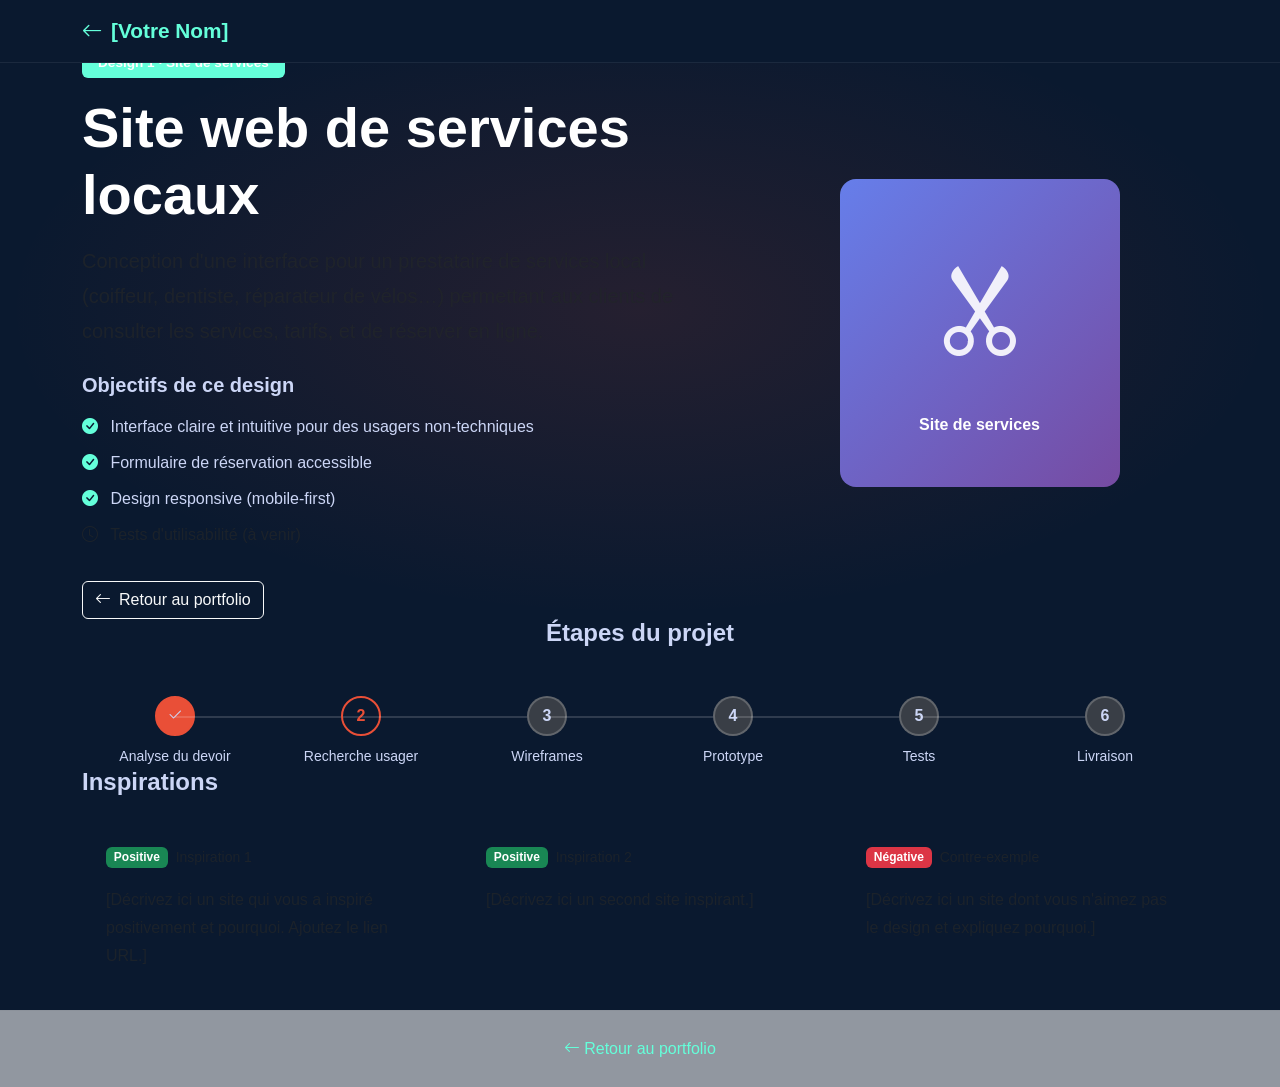
==== analyse_placeholder.html @ 848070fb "add cases" ====
<!--
  SEG3525 – Devoir 1 · Portfolio
-->
<!DOCTYPE html>
<html lang="fr">
<head>
  <meta charset="UTF-8">
  <meta name="viewport" content="width=device-width, initial-scale=1">
  <!-- Adaptez le titre -->
  <title>Design 1 – Site de services | Portfolio Judicael Tokam</title>
  <link href="https://cdn.jsdelivr.net/npm/bootstrap@5.3.3/dist/css/bootstrap.min.css" rel="stylesheet">
  <link rel="stylesheet" href="https://cdn.jsdelivr.net/npm/bootstrap-icons@1.11.3/font/bootstrap-icons.min.css">
  <!-- Chemin relatif vers votre CSS depuis le sous-dossier pages/ -->
  <link rel="stylesheet" href="style.css">
  <style>
    .coming-soon-hero {
      min-height: 60vh;
      display: flex;
      align-items: center;
      background: radial-gradient(ellipse at center, rgba(233,79,55,.12) 0%, transparent 70%);
    }
    .progress-timeline .step { flex: 1; text-align: center; position: relative; }
    .progress-timeline .step::before {
      content: '';
      position: absolute;
      top: 20px; left: 50%;
      width: 100%; height: 2px;
      background: rgba(255,255,255,.15);
    }
    .progress-timeline .step:last-child::before { display: none; }
    .step-dot {
      width: 40px; height: 40px;
      border-radius: 50%;
      background: #393E46;
      border: 2px solid rgba(255,255,255,.2);
      display: flex; align-items: center; justify-content: center;
      margin: 0 auto 0.5rem;
      font-weight: 700;
      transition: all .3s;
    }
    .step-dot.done    { background: #E94F37; border-color: #E94F37; }
    .step-dot.current { background: transparent; border-color: #E94F37; color: #E94F37; }
  </style>
</head>
<body>

  <!-- Navigation -->
  <nav class="navbar navbar-expand-lg fixed-top" id="main-nav">
    <div class="container">
      <a class="navbar-brand fw-bold" href="../index.html">
        <i class="bi bi-arrow-left me-2"></i>[Votre Nom]
      </a>
    </div>
  </nav>

  <!-- ═══════════════════════════════════════════════════════════
       SECTION HÉRO – "À venir"
  ═══════════════════════════════════════════════════════════════ -->
  <section class="coming-soon-hero pt-5">
    <div class="container">
      <div class="row align-items-center g-5">

        <!-- Texte -->
        <div class="col-lg-7">
          <!-- ADAPTEZ : numéro et couleur du badge -->
          <span class="badge bg-primary mb-3 px-3 py-2" style="font-size:.85rem;">
            Design 1 · Site de services
          </span>

          <h1 class="display-4 fw-bold mb-3">
            <!-- ADAPTEZ : titre du projet -->
            Site web de services locaux
          </h1>

          <p class="lead text-muted mb-4">
            <!-- ADAPTEZ : description (1–3 phrases) -->
            Conception d'une interface pour un prestataire de services local
            (coiffeur, dentiste, réparateur de vélos…) permettant aux clients
            de consulter les services, tarifs, et de réserver en ligne.
          </p>

          <!-- Objectifs du projet (à adapter) -->
          <h2 class="h5 fw-semibold mb-3">Objectifs de ce design</h2>
          <ul class="list-unstyled">
            <li class="mb-2">
              <i class="bi bi-check-circle-fill text-primary me-2"></i>
              Interface claire et intuitive pour des usagers non-techniques
            </li>
            <li class="mb-2">
              <i class="bi bi-check-circle-fill text-primary me-2"></i>
              Formulaire de réservation accessible
            </li>
            <li class="mb-2">
              <i class="bi bi-check-circle-fill text-primary me-2"></i>
              Design responsive (mobile-first)
            </li>
            <li class="mb-2">
              <i class="bi bi-clock text-muted me-2"></i>
              <span class="text-muted">Tests d'utilisabilité (à venir)</span>
            </li>
          </ul>

          <a href="../index.html#cases" class="btn btn-outline-light mt-3">
            <i class="bi bi-arrow-left me-2"></i>Retour au portfolio
          </a>
        </div>

        <!-- Illustration placeholder -->
        <div class="col-lg-5 text-center">
          <div class="d-inline-flex align-items-center justify-content-center rounded-4 p-5"
               style="background: linear-gradient(135deg,#667eea,#764ba2); min-width:280px; min-height:280px;">
            <div>
              <!-- ADAPTEZ : choisir l'icône qui représente votre projet -->
              <i class="bi bi-scissors" style="font-size:6rem; color:rgba(255,255,255,.9);"></i>
              <div class="mt-3 text-white fw-semibold">Site de services</div>
            </div>
          </div>
        </div>

      </div>
    </div>
  </section>

  <!-- ═══════════════════════════════════════════════════════════
       TIMELINE DE PROGRESSION
  ═══════════════════════════════════════════════════════════════ -->
  <section class="py-section bg-section-alt">
    <div class="container">
      <h2 class="h4 fw-bold text-center mb-5">Étapes du projet</h2>
      <div class="progress-timeline d-flex">
        <div class="step">
          <div class="step-dot done"><i class="bi bi-check2"></i></div>
          <div class="small">Analyse du devoir</div>
        </div>
        <div class="step">
          <div class="step-dot current">2</div>
          <div class="small">Recherche usager</div>
        </div>
        <div class="step">
          <div class="step-dot">3</div>
          <div class="small">Wireframes</div>
        </div>
        <div class="step">
          <div class="step-dot">4</div>
          <div class="small">Prototype</div>
        </div>
        <div class="step">
          <div class="step-dot">5</div>
          <div class="small">Tests</div>
        </div>
        <div class="step">
          <div class="step-dot">6</div>
          <div class="small">Livraison</div>
        </div>
      </div>
    </div>
  </section>

  <!-- ═══════════════════════════════════════════════════════════
       INSPIRATIONS (à remplir quand vous avez fait vos recherches)
  ═══════════════════════════════════════════════════════════════ -->
  <section class="py-section">
    <div class="container">
      <h2 class="h4 fw-bold mb-4">Inspirations</h2>
      <div class="row g-4">
        <div class="col-md-4">
          <div class="feature-card p-4 h-100">
            <div class="d-flex align-items-center mb-3">
              <span class="badge bg-success me-2">Positive</span>
              <span class="text-muted small">Inspiration 1</span>
            </div>
            <p class="text-muted">
              [Décrivez ici un site qui vous a inspiré positivement et pourquoi.
               Ajoutez le lien URL.]
            </p>
          </div>
        </div>
        <div class="col-md-4">
          <div class="feature-card p-4 h-100">
            <div class="d-flex align-items-center mb-3">
              <span class="badge bg-success me-2">Positive</span>
              <span class="text-muted small">Inspiration 2</span>
            </div>
            <p class="text-muted">
              [Décrivez ici un second site inspirant.]
            </p>
          </div>
        </div>
        <div class="col-md-4">
          <div class="feature-card p-4 h-100">
            <div class="d-flex align-items-center mb-3">
              <span class="badge bg-danger me-2">Négative</span>
              <span class="text-muted small">Contre-exemple</span>
            </div>
            <p class="text-muted">
              [Décrivez ici un site dont vous n'aimez pas le design et expliquez pourquoi.]
            </p>
          </div>
        </div>
      </div>
    </div>
  </section>

  <footer class="py-4">
    <div class="container text-center">
      <a href="../index.html" class="text-primary">
        <i class="bi bi-arrow-left me-1"></i>Retour au portfolio
      </a>
    </div>
  </footer>

  <script src="https://cdn.jsdelivr.net/npm/bootstrap@5.3.3/dist/js/bootstrap.bundle.min.js"></script>
</body>
</html>
---- style.css ----
/* ══════════════════════════════════════════════════════════════════
   1. VARIABLES DE THÈME  
══════════════════════════════════════════════════════════════════ */
:root {
  /* ── Couleurs principales ── */
  --color-primary:      #64FFDA;   /* Accent / CTA – rouge-orange vif  touché   */
  --color-primary-dark: #c0392b;   /* Survol des boutons primaires          */
  --color-dark:         #0A192F;   /* Fond général – navy profond   touché          */
  --color-dark-alt:     #16213E;   /* Fond sections alternées               */
  --color-card:         #112240;   /* Fond des cartes       touché                */

  /* ── Couleurs de texte ── */
  --color-text:         #CCD6F6;   /* Corps de texte principal      touché        */
  --color-text-muted:   #8892B0;   /* Texte secondaire / légendes      touché     */
  --color-heading:      #FFFFFF;   /* Titres h1–h4                          */

  /* ── Typographie ── */
  --font-heading: 'Poppins', sans-serif;  /* Titres et sous-titres          */
  --font-body:    'Inter',   sans-serif;  /* Corps de texte                  */
  --font-size-base: 1rem;                 /* 16px par défaut                 */
  --line-height:    1.75;                 /* Hauteur de ligne lisible        */

  /* ── Espacements des sections ── */
  --section-padding: 6rem 0;

  /* ── Bords arrondis ── */
  --border-radius-card: 1rem;
  --border-radius-btn:  0.5rem;

  /* ── Ombres ── */
  --shadow-card: 0 8px 32px rgba(0, 0, 0, 0.35);
  --shadow-hover: 0 16px 48px rgba(233, 79, 55, 0.25);

  /* ── Transitions ── */
  --transition: all 0.3s ease;
}

/* ══════════════════════════════════════════════════════════════════
   2. RESET & BASE
══════════════════════════════════════════════════════════════════ */
*, *::before, *::after {
  box-sizing: border-box;
  margin: 0;
  padding: 0;
}

html {
  scroll-behavior: smooth;          /* Défilement doux pour les ancres     */
  font-size: var(--font-size-base);
}

body {
  font-family: var(--font-body);
  background-color: var(--color-dark);
  color: var(--color-text);
  line-height: var(--line-height);
  overflow-x: hidden;               /* Évite le défilement horizontal      */
  /* padding-top: 64px;                     /* ← compense la navbar fixed */
}

/* Surcharge de la couleur primaire Bootstrap */
.text-primary   { color: var(--color-primary) !important; }
.bg-primary     { background-color: var(--color-primary) !important; }
.btn-primary    { background-color: var(--color-primary);
                  border-color: var(--color-primary); }
.btn-primary:hover { background-color: var(--color-primary-dark);
                     border-color: var(--color-primary-dark); }
.btn-outline-primary { color: var(--color-primary);
                       border-color: var(--color-primary); }
.btn-outline-primary:hover { background-color: var(--color-primary);
                              color: #fff; }




/* ══════════════════════════════════════════════════════════════════
   3. TYPOGRAPHIE
══════════════════════════════════════════════════════════════════ */
h1, h2, h3, h4, h5, h6 {
  font-family: var(--font-heading);
  color: var(--color-heading);
  line-height: 1.2;
}

/*
  Hiérarchie visuelle des tailles (principe du cours) :
  h1 → 3.5rem  ·  h2 → 2.5rem  ·  h3 → 1.75rem  ·  h4 → 1.25rem
*/
h1 { font-size: clamp(2rem, 5vw, 3.5rem); }
h2 { font-size: clamp(1.75rem, 3.5vw, 2.5rem); }
h3 { font-size: 1.5rem; }

p { color: var(--color-text); }

a {
  color: var(--color-primary);
  text-decoration: none;
  transition: var(--transition);
}
a:hover { color: var(--color-primary-dark); }

/* ══════════════════════════════════════════════════════════════════
   4. NAVIGATION
══════════════════════════════════════════════════════════════════ */
#main-nav {
  background:#0A192F;
  backdrop-filter: blur(12px);
  -webkit-backdrop-filter: blur(12px);
  border-bottom: 1px solid rgba(255, 255, 255, 0.07);
  transition: var(--transition);
}

/* Navbar transparente sur la section héro, opaque au défilement */
#main-nav.scrolled {
  background: rgba(26, 26, 46, 1);
  box-shadow: 0 4px 20px rgba(0, 0, 0, 0.4);
}

.navbar-brand {
  color: var(--color-primary) !important;
  font-family: var(--font-heading);
  font-weight: 700;
  font-size: 1.3rem;
}

.nav-link {
  color: var(--color-text) !important;
  font-weight: 500;
  padding: 0.5rem 0.75rem !important;
  transition: var(--transition);
}
.nav-link:hover,
.nav-link.active {
  color: var(--color-primary) !important;
}

.navbar-toggler { border-color: rgba(255,255,255,0.2); }
.navbar-toggler-icon {
  filter: invert(1) brightness(0.8);
}

/* ══════════════════════════════════════════════════════════════════
   5. HÉROS
══════════════════════════════════════════════════════════════════ */
#hero {
  padding-top: 80px;
  min-height: 100vh;
  display: flex;
  align-items: center;
  background: radial-gradient(
    ellipse at 70% 50%,
    rgba(100, 255, 218, 0.08) 0%,
    transparent 60%
  ), var(--color-dark);
}

#hero h1 {
  font-size: clamp(2.5rem, 6vw, 4rem);
  line-height: 1.1;
}

#hero .lead {
  font-size: clamp(1rem, 2vw, 1.2rem);
  color: var(--color-text-muted);
  max-width: 560px;
}

#hero img {
  max-width: 650px;
  width: 100%;
  mix-blend-mode: screen;
}

/* ── Responsive ── */
@media (max-width: 991.98px) {
  #hero {
    text-align: center;
  }
  #hero .lead {
    max-width: 100%;
    margin-inline: auto;
  }
  #hero .d-md-flex {
    justify-content: center !important;
  }
  #hero img {
    max-width: 300px;
    
  }
}

/* ══════════════════════════════════════════════════════════════════
   6. CARDS PROJETS
══════════════════════════════════════════════════════════════════ */
#cases .card {
  background-color: var(--color-card);
  border: 1px solid rgba(100, 255, 218, 0.1);
  border-radius: var(--border-radius-card);
  transition: var(--transition);
  overflow: hidden;
}

#cases .card:hover {
  transform: translateY(-4px);
  border-color: rgba(100, 255, 218, 0.3);
  box-shadow: var(--shadow-hover);
}

#cases .card-title {
  color: var(--color-heading);
  font-family: var(--font-heading);
}

#cases .card-text {
  color: var(--color-text-muted);
}

/* SVG — icône centrée avec espace */
#cases .card-img-top.img-icon {
  height: 200px;
  width: 100%;
  object-fit: contain;
  padding: 2rem;
  background-color: var(--color-dark-alt);
}

/* PNG/JPG — remplit toute la zone */
#cases .card-img-top.img-cover {
  height: 200px;
  width: 100%;
  object-fit: cover;
  object-position: center top;
  padding: 0;
}


/* ══════════════════════════════════════════════════════════════════
   11. FOOTER
══════════════════════════════════════════════════════════════════ */
footer {
  background: #f8f6f691;
  border-top: 1px solid #00000008;
}
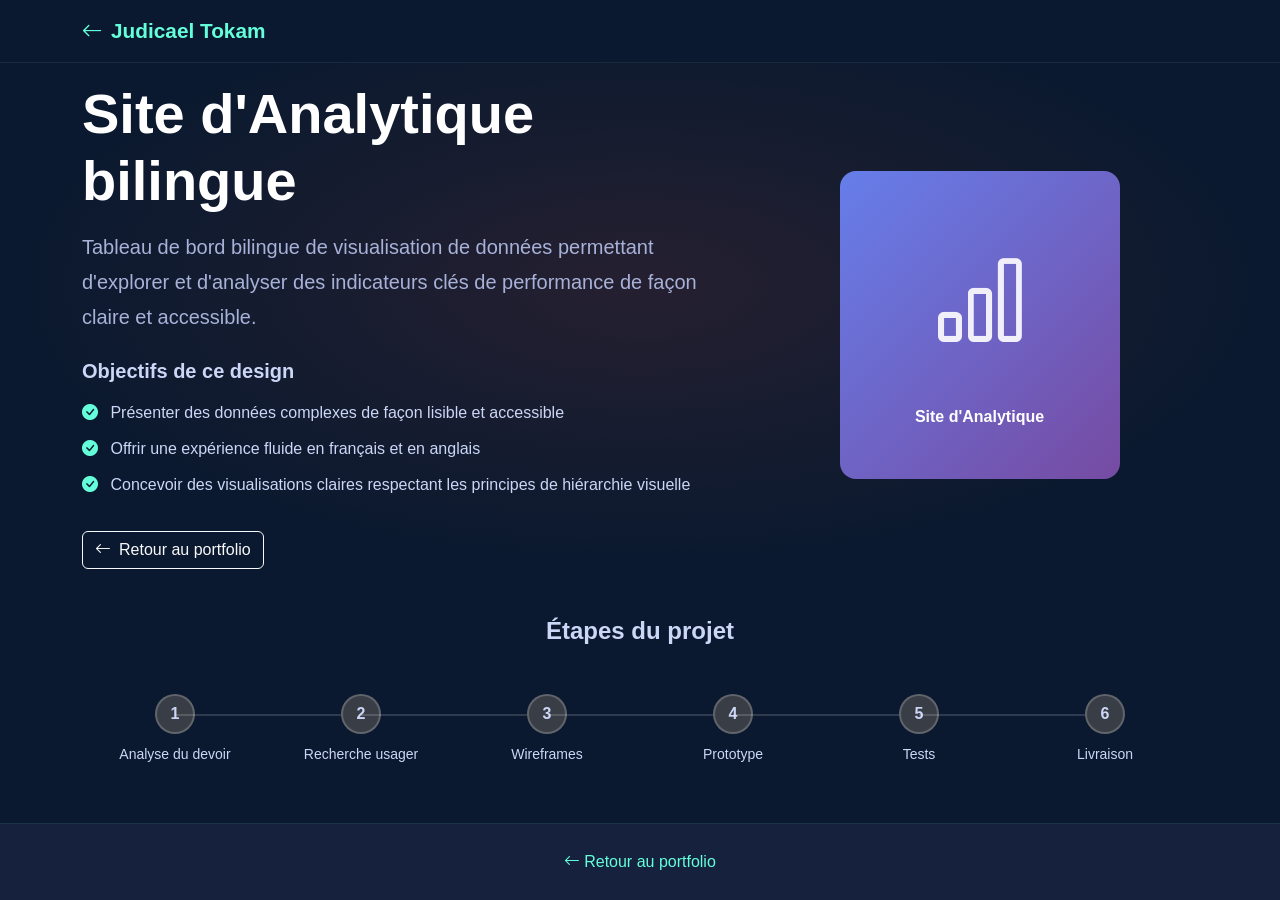
==== commit c8a856d6: "folio done" ====
--- a/analyse_placeholder.html
+++ b/analyse_placeholder.html
@@ -1,22 +1,18 @@
-<!--
-  SEG3525 – Devoir 1 · Portfolio
--->
 <!DOCTYPE html>
 <html lang="fr">
 <head>
   <meta charset="UTF-8">
   <meta name="viewport" content="width=device-width, initial-scale=1">
-  <!-- Adaptez le titre -->
-  <title>Design 1 – Site de services | Portfolio Judicael Tokam</title>
+  <title>Site d'Analytique | Portfolio Judicael Tokam</title>
   <link href="https://cdn.jsdelivr.net/npm/bootstrap@5.3.3/dist/css/bootstrap.min.css" rel="stylesheet">
   <link rel="stylesheet" href="https://cdn.jsdelivr.net/npm/bootstrap-icons@1.11.3/font/bootstrap-icons.min.css">
-  <!-- Chemin relatif vers votre CSS depuis le sous-dossier pages/ -->
   <link rel="stylesheet" href="style.css">
   <style>
     .coming-soon-hero {
       min-height: 60vh;
       display: flex;
       align-items: center;
+      padding-top: 80px;
       background: radial-gradient(ellipse at center, rgba(233,79,55,.12) 0%, transparent 70%);
     }
     .progress-timeline .step { flex: 1; text-align: center; position: relative; }
@@ -39,171 +35,95 @@
       transition: all .3s;
     }
     .step-dot.done    { background: #E94F37; border-color: #E94F37; }
-    .step-dot.current { background: transparent; border-color: #E94F37; color: #E94F37; }
+    .step-dot.current { background: transparent; border-color: #E94F37; color: #E94F37; 
+    }
+    .coming-soon-hero .lead {
+      color: #a8b2d8;
+    }
+
+    .coming-soon-hero ul li,
+    .coming-soon-hero h2 {
+      color: #CCD6F6;
+    }
+
   </style>
 </head>
-<body>
+<body class="page-projet">
 
-  <!-- Navigation -->
   <nav class="navbar navbar-expand-lg fixed-top" id="main-nav">
     <div class="container">
-      <a class="navbar-brand fw-bold" href="../index.html">
-        <i class="bi bi-arrow-left me-2"></i>[Votre Nom]
+      <a class="navbar-brand fw-bold" href="index.html">
+        <i class="bi bi-arrow-left me-2"></i>Judicael Tokam
       </a>
     </div>
   </nav>
 
-  <!-- ═══════════════════════════════════════════════════════════
-       SECTION HÉRO – "À venir"
-  ═══════════════════════════════════════════════════════════════ -->
-  <section class="coming-soon-hero pt-5">
-    <div class="container">
-      <div class="row align-items-center g-5">
+  <main>
 
-        <!-- Texte -->
-        <div class="col-lg-7">
-          <!-- ADAPTEZ : numéro et couleur du badge -->
-          <span class="badge bg-primary mb-3 px-3 py-2" style="font-size:.85rem;">
-            Design 1 · Site de services
-          </span>
+    <section class="coming-soon-hero">
+      <div class="container">
+        <div class="row align-items-center g-5">
 
-          <h1 class="display-4 fw-bold mb-3">
-            <!-- ADAPTEZ : titre du projet -->
-            Site web de services locaux
-          </h1>
+          <div class="col-lg-7">
+            <h1 class="display-4 fw-bold mb-3">Site d'Analytique bilingue</h1>
+            <p class="lead  mb-4">
+              Tableau de bord bilingue de visualisation de données
+              permettant d'explorer et d'analyser des indicateurs clés
+              de performance de façon claire et accessible.
+            </p>
+            <h2 class="h5 fw-semibold mb-3">Objectifs de ce design</h2>
+            <ul class="list-unstyled">
+              <li class="mb-2">
+                <i class="bi bi-check-circle-fill text-primary me-2"></i>
+                Présenter des données complexes de façon lisible et accessible
+              </li>
+              <li class="mb-2">
+                <i class="bi bi-check-circle-fill text-primary me-2"></i>
+                Offrir une expérience fluide en français et en anglais
+              </li>
+              <li class="mb-2">
+                <i class="bi bi-check-circle-fill text-primary me-2"></i>
+                Concevoir des visualisations claires respectant les principes de hiérarchie visuelle
+              </li>
+            </ul>
+            <a href="index.html#cases" class="btn btn-outline-light mt-3">
+              <i class="bi bi-arrow-left me-2"></i>Retour au portfolio
+            </a>
+          </div>
 
-          <p class="lead text-muted mb-4">
-            <!-- ADAPTEZ : description (1–3 phrases) -->
-            Conception d'une interface pour un prestataire de services local
-            (coiffeur, dentiste, réparateur de vélos…) permettant aux clients
-            de consulter les services, tarifs, et de réserver en ligne.
-          </p>
-
-          <!-- Objectifs du projet (à adapter) -->
-          <h2 class="h5 fw-semibold mb-3">Objectifs de ce design</h2>
-          <ul class="list-unstyled">
-            <li class="mb-2">
-              <i class="bi bi-check-circle-fill text-primary me-2"></i>
-              Interface claire et intuitive pour des usagers non-techniques
-            </li>
-            <li class="mb-2">
-              <i class="bi bi-check-circle-fill text-primary me-2"></i>
-              Formulaire de réservation accessible
-            </li>
-            <li class="mb-2">
-              <i class="bi bi-check-circle-fill text-primary me-2"></i>
-              Design responsive (mobile-first)
-            </li>
-            <li class="mb-2">
-              <i class="bi bi-clock text-muted me-2"></i>
-              <span class="text-muted">Tests d'utilisabilité (à venir)</span>
-            </li>
-          </ul>
-
-          <a href="../index.html#cases" class="btn btn-outline-light mt-3">
-            <i class="bi bi-arrow-left me-2"></i>Retour au portfolio
-          </a>
-        </div>
-
-        <!-- Illustration placeholder -->
-        <div class="col-lg-5 text-center">
-          <div class="d-inline-flex align-items-center justify-content-center rounded-4 p-5"
-               style="background: linear-gradient(135deg,#667eea,#764ba2); min-width:280px; min-height:280px;">
-            <div>
-              <!-- ADAPTEZ : choisir l'icône qui représente votre projet -->
-              <i class="bi bi-scissors" style="font-size:6rem; color:rgba(255,255,255,.9);"></i>
-              <div class="mt-3 text-white fw-semibold">Site de services</div>
+          <div class="col-lg-5 text-center">
+            <div class="d-inline-flex align-items-center justify-content-center rounded-4 p-5"
+                 style="background: linear-gradient(135deg,#667eea,#764ba2); min-width:280px; min-height:280px;">
+              <div>
+                <i class="bi bi-bar-chart" style="font-size:6rem; color:rgba(255,255,255,.9);"></i>
+                <div class="mt-3 text-white fw-semibold">Site d'Analytique</div>
+              </div>
             </div>
           </div>
-        </div>
 
-      </div>
-    </div>
-  </section>
-
-  <!-- ═══════════════════════════════════════════════════════════
-       TIMELINE DE PROGRESSION
-  ═══════════════════════════════════════════════════════════════ -->
-  <section class="py-section bg-section-alt">
-    <div class="container">
-      <h2 class="h4 fw-bold text-center mb-5">Étapes du projet</h2>
-      <div class="progress-timeline d-flex">
-        <div class="step">
-          <div class="step-dot done"><i class="bi bi-check2"></i></div>
-          <div class="small">Analyse du devoir</div>
-        </div>
-        <div class="step">
-          <div class="step-dot current">2</div>
-          <div class="small">Recherche usager</div>
-        </div>
-        <div class="step">
-          <div class="step-dot">3</div>
-          <div class="small">Wireframes</div>
-        </div>
-        <div class="step">
-          <div class="step-dot">4</div>
-          <div class="small">Prototype</div>
-        </div>
-        <div class="step">
-          <div class="step-dot">5</div>
-          <div class="small">Tests</div>
-        </div>
-        <div class="step">
-          <div class="step-dot">6</div>
-          <div class="small">Livraison</div>
         </div>
       </div>
-    </div>
-  </section>
+    </section>
 
-  <!-- ═══════════════════════════════════════════════════════════
-       INSPIRATIONS (à remplir quand vous avez fait vos recherches)
-  ═══════════════════════════════════════════════════════════════ -->
-  <section class="py-section">
-    <div class="container">
-      <h2 class="h4 fw-bold mb-4">Inspirations</h2>
-      <div class="row g-4">
-        <div class="col-md-4">
-          <div class="feature-card p-4 h-100">
-            <div class="d-flex align-items-center mb-3">
-              <span class="badge bg-success me-2">Positive</span>
-              <span class="text-muted small">Inspiration 1</span>
-            </div>
-            <p class="text-muted">
-              [Décrivez ici un site qui vous a inspiré positivement et pourquoi.
-               Ajoutez le lien URL.]
-            </p>
-          </div>
-        </div>
-        <div class="col-md-4">
-          <div class="feature-card p-4 h-100">
-            <div class="d-flex align-items-center mb-3">
-              <span class="badge bg-success me-2">Positive</span>
-              <span class="text-muted small">Inspiration 2</span>
-            </div>
-            <p class="text-muted">
-              [Décrivez ici un second site inspirant.]
-            </p>
-          </div>
-        </div>
-        <div class="col-md-4">
-          <div class="feature-card p-4 h-100">
-            <div class="d-flex align-items-center mb-3">
-              <span class="badge bg-danger me-2">Négative</span>
-              <span class="text-muted small">Contre-exemple</span>
-            </div>
-            <p class="text-muted">
-              [Décrivez ici un site dont vous n'aimez pas le design et expliquez pourquoi.]
-            </p>
-          </div>
+    <section class="py-5">
+      <div class="container">
+        <h2 class="h4 fw-bold text-center mb-5">Étapes du projet</h2>
+        <div class="progress-timeline d-flex">
+          <div class="step"><div class="step-dot">1</div><div class="small">Analyse du devoir</div></div>
+          <div class="step"><div class="step-dot">2</div><div class="small">Recherche usager</div></div>
+          <div class="step"><div class="step-dot">3</div><div class="small">Wireframes</div></div>
+          <div class="step"><div class="step-dot">4</div><div class="small">Prototype</div></div>
+          <div class="step"><div class="step-dot">5</div><div class="small">Tests</div></div>
+          <div class="step"><div class="step-dot">6</div><div class="small">Livraison</div></div>
         </div>
       </div>
-    </div>
-  </section>
+    </section>
+
+  </main>
 
   <footer class="py-4">
     <div class="container text-center">
-      <a href="../index.html" class="text-primary">
+      <a href="index.html" class="text-primary">
         <i class="bi bi-arrow-left me-1"></i>Retour au portfolio
       </a>
     </div>
@@ -211,4 +131,4 @@
 
   <script src="https://cdn.jsdelivr.net/npm/bootstrap@5.3.3/dist/js/bootstrap.bundle.min.js"></script>
 </body>
-</html>
+</html>
--- a/style.css
+++ b/style.css
@@ -11,7 +11,7 @@
 
   /* ── Couleurs de texte ── */
   --color-text:         #CCD6F6;   /* Corps de texte principal      touché        */
-  --color-text-muted:   #8892B0;   /* Texte secondaire / légendes      touché     */
+  --color-text-muted:   #a8b2d8;   /* Texte secondaire / légendes — amélioré pour contraste */
   --color-heading:      #FFFFFF;   /* Titres h1–h4                          */
 
   /* ── Typographie ── */
@@ -51,6 +51,7 @@
 
 body {
   font-family: var(--font-body);
+  font-size: 1rem;                  /* Min 16px pour le body               */
   background-color: var(--color-dark);
   color: var(--color-text);
   line-height: var(--line-height);
@@ -62,13 +63,14 @@
 .text-primary   { color: var(--color-primary) !important; }
 .bg-primary     { background-color: var(--color-primary) !important; }
 .btn-primary    { background-color: var(--color-primary);
-                  border-color: var(--color-primary); }
+                  border-color: var(--color-primary);
+                  color: #0A192F; }                /* texte sombre sur bouton clair */
 .btn-primary:hover { background-color: var(--color-primary-dark);
                      border-color: var(--color-primary-dark); }
 .btn-outline-primary { color: var(--color-primary);
                        border-color: var(--color-primary); }
 .btn-outline-primary:hover { background-color: var(--color-primary);
-                              color: #fff; }
+                              color: #0A192F; }    /* texte sombre sur bouton clair */
 
 
 
@@ -90,7 +92,11 @@
 h2 { font-size: clamp(1.75rem, 3.5vw, 2.5rem); }
 h3 { font-size: 1.5rem; }
 
-p { color: var(--color-text); }
+p {
+  color: var(--color-text);
+  font-size: 1rem;                  /* Min 16px                            */
+  text-align: left;                 /* Alignement gauche pour paragraphes  */
+}
 
 a {
   color: var(--color-primary);
@@ -144,7 +150,7 @@
 ══════════════════════════════════════════════════════════════════ */
 #hero {
   padding-top: 80px;
-  min-height: 100vh;
+  min-height: 70vh;                 /* Réduit de 100vh pour moins d'espace vide */
   display: flex;
   align-items: center;
   background: radial-gradient(
@@ -206,6 +212,12 @@
   box-shadow: var(--shadow-hover);
 }
 
+/* Badges — texte sombre sur fond accent clair */
+#cases .badge.bg-primary {
+  color: #0A192F !important;
+  font-size: 0.8rem;
+}
+
 #cases .card-title {
   color: var(--color-heading);
   font-family: var(--font-heading);
@@ -213,6 +225,7 @@
 
 #cases .card-text {
   color: var(--color-text-muted);
+  font-size: 1rem;                  /* Min 16px                            */
 }
 
 /* SVG — icône centrée avec espace */
@@ -234,11 +247,161 @@
 }
 
 
+
+/* ══════════════════════════════════════════════════════════════════
+   7. À PROPOS
+══════════════════════════════════════════════════════════════════ */
+#about {
+  background-color: var(--color-dark-alt);
+  border-top: 1px solid rgba(100, 255, 218, 0.08);
+  border-bottom: 1px solid rgba(100, 255, 218, 0.08);
+}
+ 
+#about p {
+  color: var(--color-text);
+  font-size: 1rem;                  /* Min 16px                            */
+  line-height: 1.85;
+}
+ 
+#about .social-link {
+  color: var(--color-text-muted);
+  transition: var(--transition);
+  display: inline-block;
+}
+ 
+#about .social-link:hover {
+  color: var(--color-primary);
+  transform: translateY(-3px);
+}
+ 
+ 
+/* ══════════════════════════════════════════════════════════════════
+   8. COMMENT JE TRAVAILLE
+══════════════════════════════════════════════════════════════════ */
+#work {
+  background-color: var(--color-dark);
+}
+
+#work .text-center p {
+  color: var(--color-text-muted);
+  font-size: 1rem;                  /* Min 16px                            */
+}
+ 
+/* ── Étapes ── */
+.work-icon {
+  width: 48px;
+  height: 48px;
+  background: rgba(100, 255, 218, 0.06);
+  border: 1px solid rgba(100, 255, 218, 0.15);
+  border-radius: 12px;
+  display: flex;
+  align-items: center;
+  justify-content: center;
+  flex-shrink: 0;
+}
+ 
+.work-step p {
+  color: var(--color-text-muted);
+  font-size: 1rem;                  /* Min 16px                            */
+}
+ 
+/* ── Badges notions UX ── */
+.ux-note {
+  background: rgba(100, 255, 218, 0.04);
+  border: 1px solid rgba(100, 255, 218, 0.1);
+  border-radius: var(--border-radius-card);
+}
+ 
+.badge-ux {
+  font-size: 0.75rem;
+  padding: 4px 10px;
+  border-radius: 20px;
+  background: rgba(100, 255, 218, 0.08);
+  color: var(--color-primary);
+  border: 1px solid rgba(100, 255, 218, 0.2);
+  white-space: nowrap;
+}
+ 
+/* ── Tech Stack ── */
+.stack-label {
+  font-size: 0.75rem;
+  font-weight: 700;
+  letter-spacing: 0.12em;
+  color: var(--color-text-muted);
+  text-transform: uppercase;
+}
+ 
+.stack-row {
+  display: flex;
+  flex-wrap: wrap;
+  gap: 12px;
+}
+ 
+.stack-item {
+  display: flex;
+  flex-direction: column;
+  align-items: center;
+  gap: 6px;
+  background: var(--color-card);
+  border: 1px solid rgba(100, 255, 218, 0.08);
+  border-radius: 12px;
+  padding: 10px 12px;
+  min-width: 60px;
+  transition: var(--transition);
+  cursor: default;
+}
+ 
+.stack-item i {
+  font-size: 1.5rem;
+  color: var(--color-primary);
+}
+ 
+.stack-item span {
+  font-size: 0.8rem;                /* Relevé à 0.8rem pour lisibilité     */
+  color: var(--color-text-muted);
+  white-space: nowrap;
+}
+ 
+.stack-item:hover {
+  border-color: rgba(100, 255, 218, 0.3);
+  background: rgba(100, 255, 218, 0.05);
+  transform: translateY(-3px);
+}
+
+
 /* ══════════════════════════════════════════════════════════════════
    11. FOOTER
 ══════════════════════════════════════════════════════════════════ */
 footer {
-  background: #f8f6f691;
-  border-top: 1px solid #00000008;
-}
-
+  background-color: var(--color-dark-alt);           /* Dans le thème navy  */
+  border-top: 1px solid rgba(100, 255, 218, 0.08);
+}
+
+footer .text-muted {
+  color: var(--color-text-muted) !important;
+}
+
+.social-link {
+  color: var(--color-text-muted);
+  font-size: 1.2rem;
+  transition: var(--transition);
+  display: inline-block;
+}
+
+.social-link:hover {
+  color: var(--color-primary);
+  transform: translateY(-2px);
+}
+
+/* ══════════════════════════════════════════════════════════════════
+   11. PAGES PROJET
+══════════════════════════════════════════════════════════════════ */
+.page-projet {
+  display: flex;
+  flex-direction: column;
+  min-height: 100vh;
+}
+ 
+.page-projet main {
+  flex: 1;
+}
